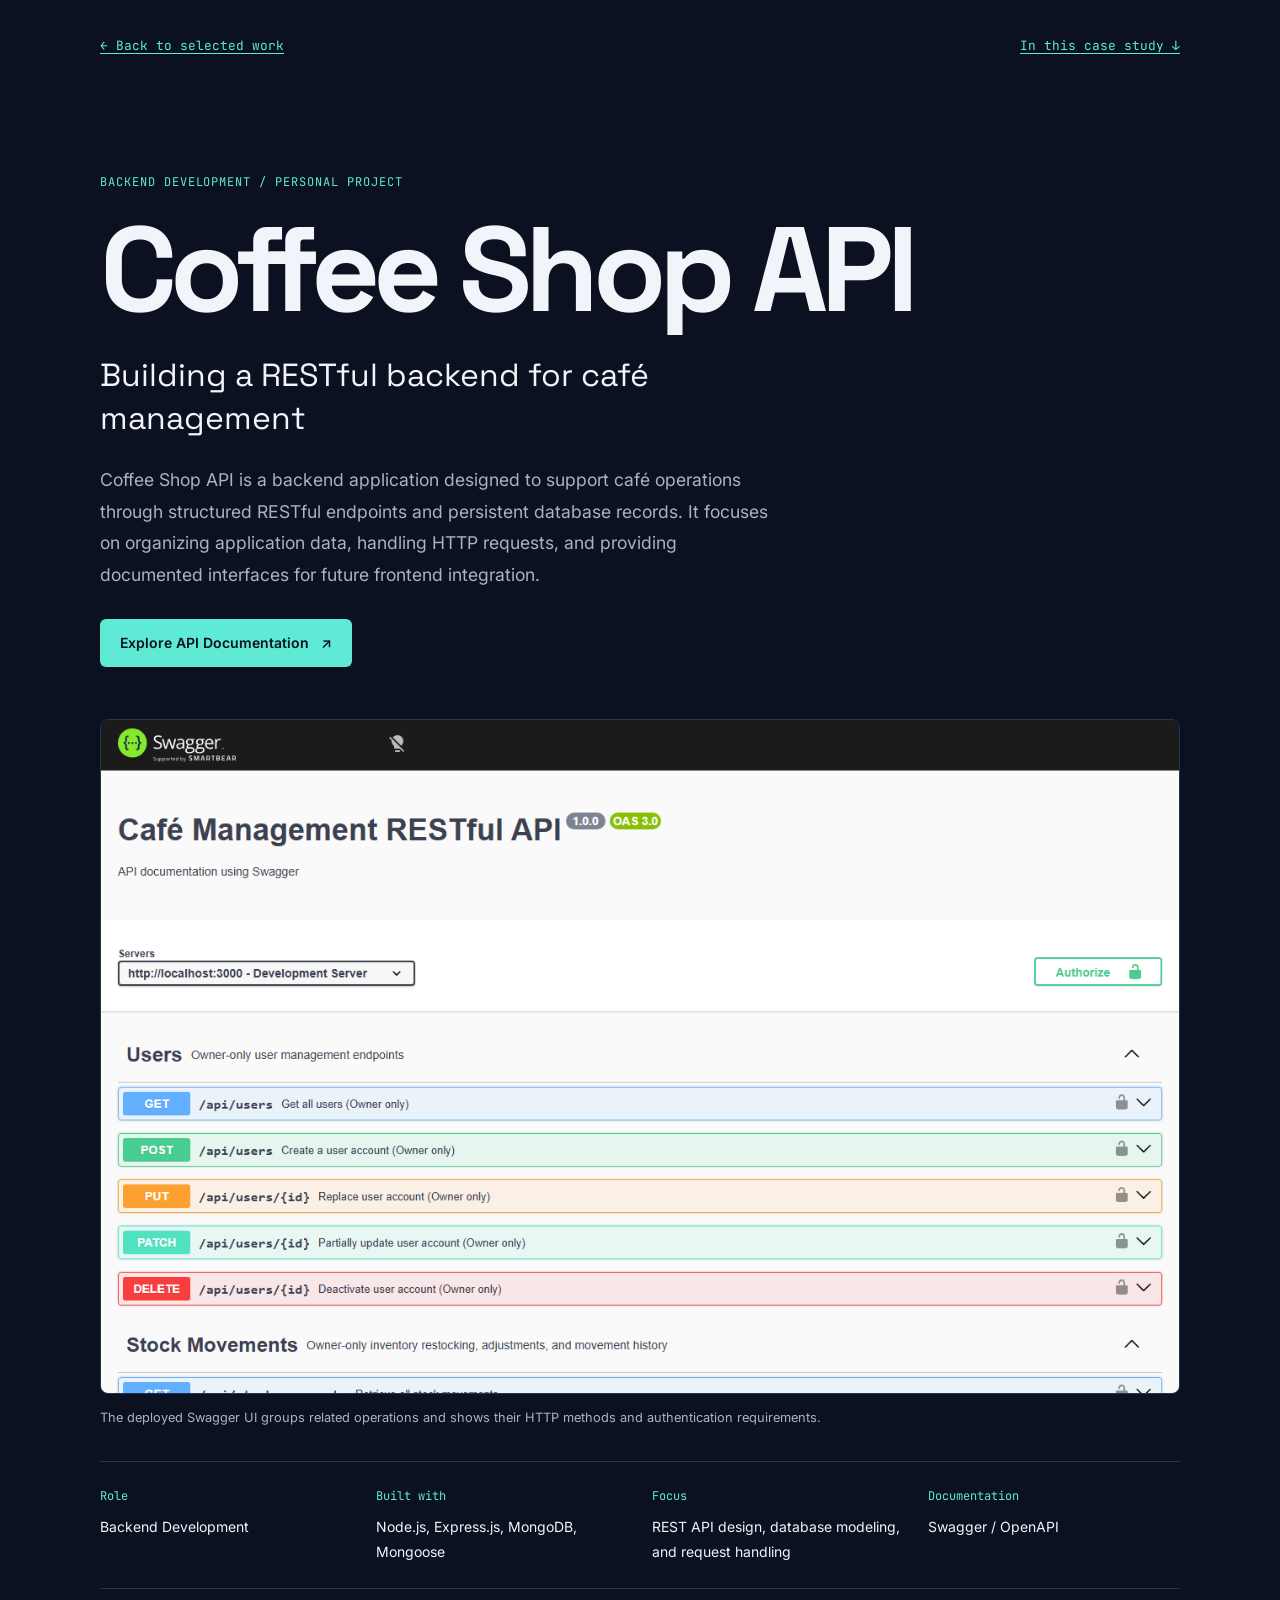
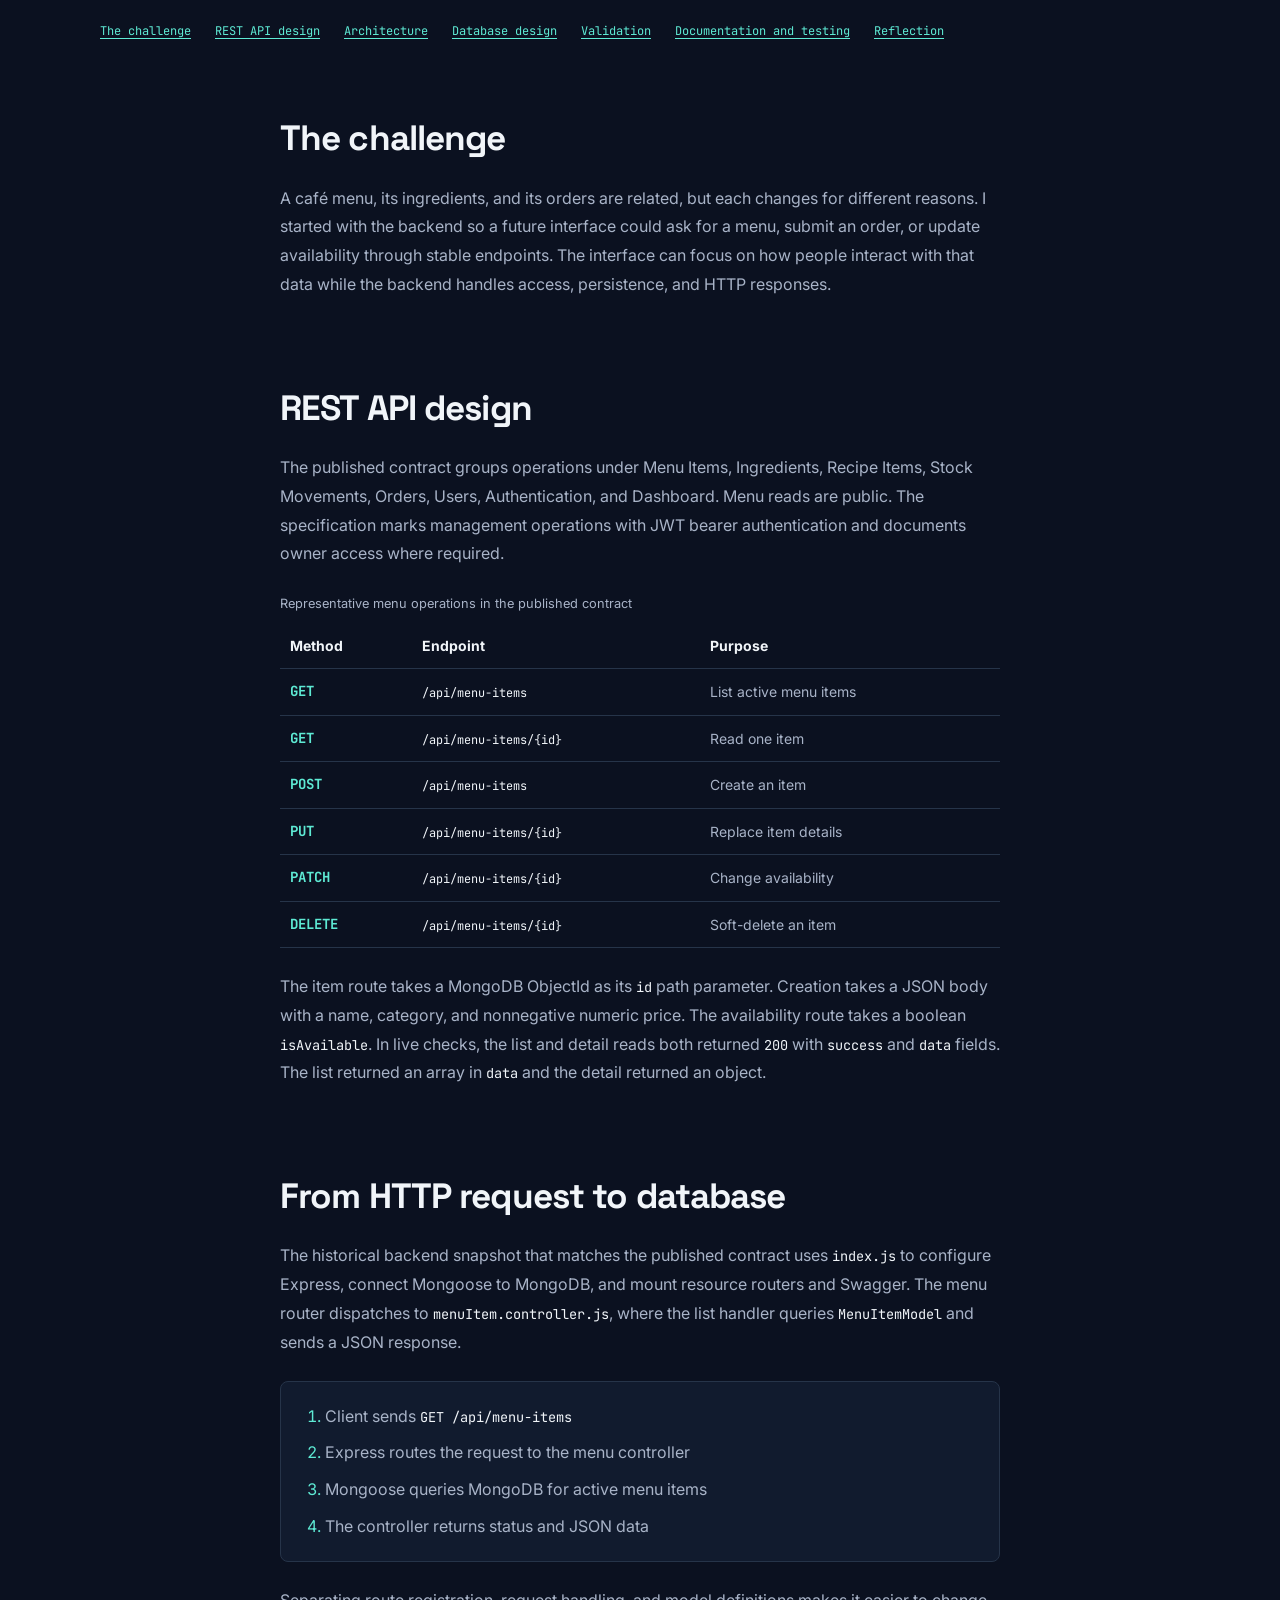
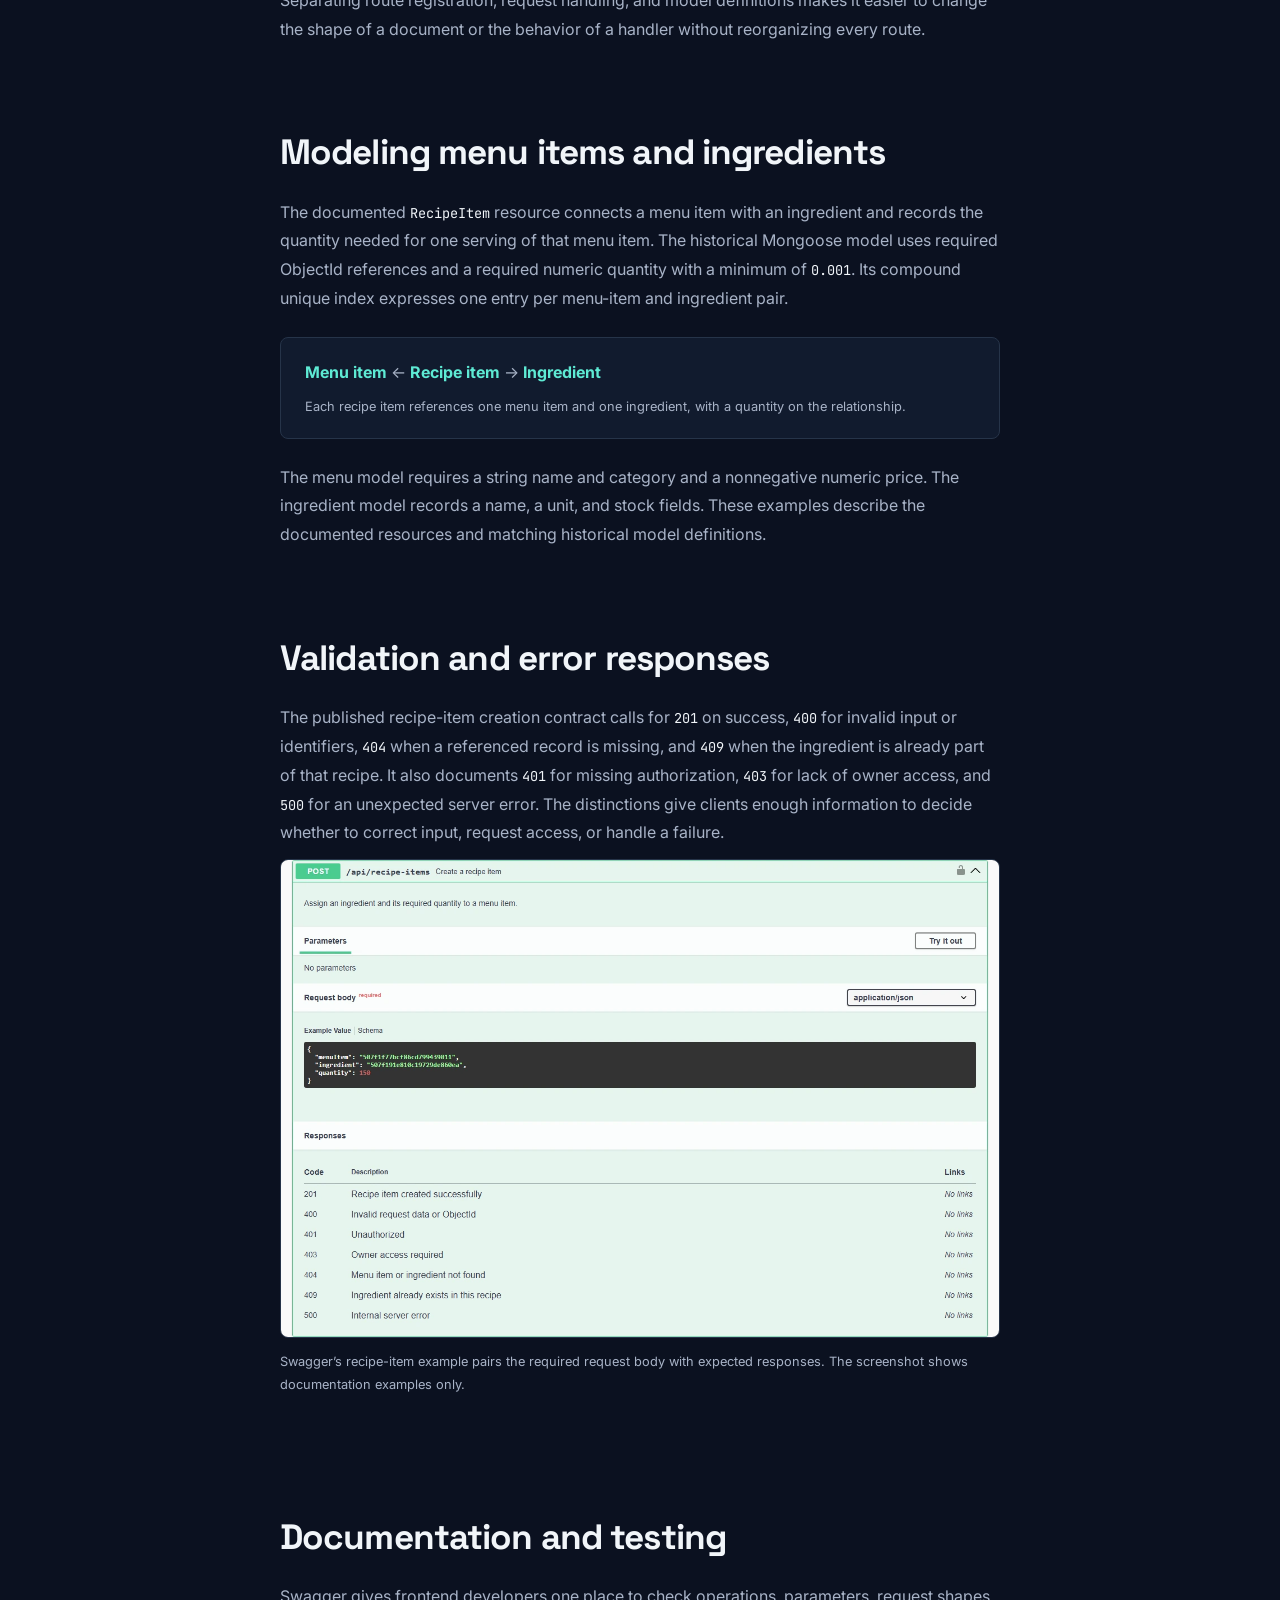
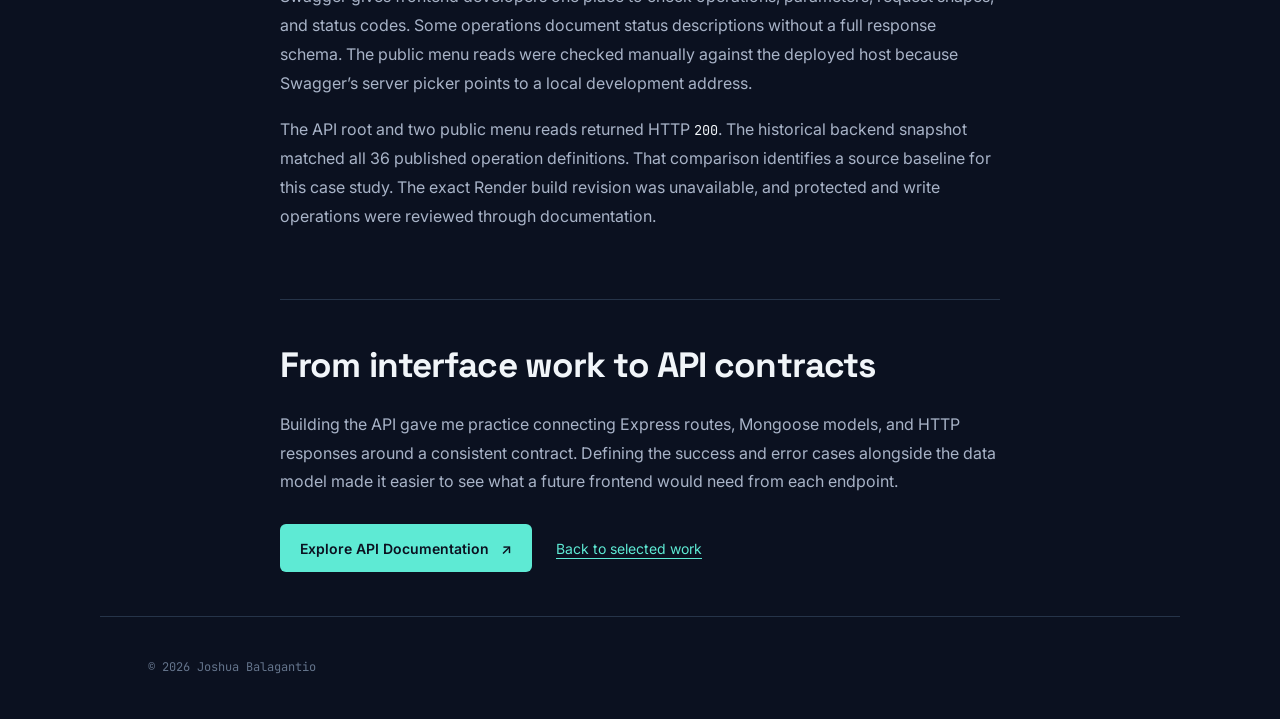
==== projects/coffee-shop-api.html @ e2fc613b "feat: add Coffee Shop API engineering case study" ====
<!DOCTYPE html>
<html lang="en">
<head>
    <meta charset="UTF-8">
    <meta name="viewport" content="width=device-width, initial-scale=1.0">
    <meta name="description" content="Joshua Balagantio’s Coffee Shop API case study on REST endpoints, MongoDB data modeling, and Swagger documentation.">
    <title>Coffee Shop API Case Study | Joshua Balagantio</title>
    <link rel="preconnect" href="https://fonts.googleapis.com">
    <link rel="preconnect" href="https://fonts.gstatic.com" crossorigin>
    <link href="https://fonts.googleapis.com/css2?family=Inter:wght@400;500;600;700&amp;family=JetBrains+Mono:wght@400;500&amp;family=Space+Grotesk:wght@400;500;600;700&amp;display=swap" rel="stylesheet">
    <link rel="stylesheet" href="../styles.css">
    <link rel="stylesheet" href="../coffee-shop-api-case-study.css">
</head>
<body class="case-study">
    <a class="cs-skip" href="#case-study">Skip to case study</a>
    <nav class="cs-nav" aria-label="Case study navigation">
        <a href="../index.html#projects">&larr; Back to selected work</a>
        <a href="#contents">In this case study &darr;</a>
    </nav>
    <main id="case-study" class="cs-main" tabindex="-1">
        <article>
            <header class="cs-hero">
                <p class="cs-eyebrow">Backend Development / Personal Project</p>
                <h1>Coffee Shop API</h1>
                <p class="cs-subtitle">Building a RESTful backend for café management</p>
                <p class="cs-intro">Coffee Shop API is a backend application designed to support café operations through structured RESTful endpoints and persistent database records. It focuses on organizing application data, handling HTTP requests, and providing documented interfaces for future frontend integration.</p>
                <div class="cs-actions">
                    <a class="cs-primary" href="https://cafe-management-api-ekeo.onrender.com/api-docs/">Explore API Documentation <span aria-hidden="true">&nearr;</span></a>
                </div>
            </header>

            <figure class="cs-figure cs-hero-figure">
                <img src="../assets/projects/Projects%20preview/coffee-shop-api-preview.png" width="1280" height="800" fetchpriority="high" alt="Swagger UI for Café Management RESTful API 1.0.0 with the Users group expanded and its five HTTP operations visible.">
                <figcaption>The deployed Swagger UI groups related operations and shows their HTTP methods and authentication requirements.</figcaption>
            </figure>

            <dl class="cs-meta">
                <div><dt>Role</dt><dd>Backend Development</dd></div>
                <div><dt>Built with</dt><dd>Node.js, Express.js, MongoDB, Mongoose</dd></div>
                <div><dt>Focus</dt><dd>REST API design, database modeling, and request handling</dd></div>
                <div><dt>Documentation</dt><dd>Swagger / OpenAPI</dd></div>
            </dl>

            <nav id="contents" class="cs-contents" aria-label="In this case study">
                <a href="#challenge">The challenge</a>
                <a href="#rest">REST API design</a>
                <a href="#architecture">Architecture</a>
                <a href="#data-model">Database design</a>
                <a href="#validation">Validation</a>
                <a href="#verification">Documentation and testing</a>
                <a href="#reflection">Reflection</a>
            </nav>

            <div class="cs-article">
                <section id="challenge">
                    <h2>The challenge</h2>
                    <p>A café menu, its ingredients, and its orders are related, but each changes for different reasons. I started with the backend so a future interface could ask for a menu, submit an order, or update availability through stable endpoints. The interface can focus on how people interact with that data while the backend handles access, persistence, and HTTP responses.</p>
                </section>

                <section id="rest">
                    <h2>REST API design</h2>
                    <p>The published contract groups operations under Menu Items, Ingredients, Recipe Items, Stock Movements, Orders, Users, Authentication, and Dashboard. Menu reads are public. The specification marks management operations with JWT bearer authentication and documents owner access where required.</p>

                    <table class="cs-endpoints">
                        <caption>Representative menu operations in the published contract</caption>
                        <thead>
                            <tr><th scope="col">Method</th><th scope="col">Endpoint</th><th scope="col">Purpose</th></tr>
                        </thead>
                        <tbody>
                            <tr><th scope="row">GET</th><td><code>/api/menu-items</code></td><td>List active menu items</td></tr>
                            <tr><th scope="row">GET</th><td><code>/api/menu-items/{id}</code></td><td>Read one item</td></tr>
                            <tr><th scope="row">POST</th><td><code>/api/menu-items</code></td><td>Create an item</td></tr>
                            <tr><th scope="row">PUT</th><td><code>/api/menu-items/{id}</code></td><td>Replace item details</td></tr>
                            <tr><th scope="row">PATCH</th><td><code>/api/menu-items/{id}</code></td><td>Change availability</td></tr>
                            <tr><th scope="row">DELETE</th><td><code>/api/menu-items/{id}</code></td><td>Soft-delete an item</td></tr>
                        </tbody>
                    </table>

                    <p>The item route takes a MongoDB ObjectId as its <code>id</code> path parameter. Creation takes a JSON body with a name, category, and nonnegative numeric price. The availability route takes a boolean <code>isAvailable</code>. In live checks, the list and detail reads both returned <code>200</code> with <code>success</code> and <code>data</code> fields. The list returned an array in <code>data</code> and the detail returned an object.</p>
                </section>

                <section id="architecture">
                    <h2>From HTTP request to database</h2>
                    <p>The historical backend snapshot that matches the published contract uses <code>index.js</code> to configure Express, connect Mongoose to MongoDB, and mount resource routers and Swagger. The menu router dispatches to <code>menuItem.controller.js</code>, where the list handler queries <code>MenuItemModel</code> and sends a JSON response.</p>

                    <ol class="cs-flow" aria-label="Public menu read in the historical backend snapshot">
                        <li>Client sends <code>GET /api/menu-items</code></li>
                        <li>Express routes the request to the menu controller</li>
                        <li>Mongoose queries MongoDB for active menu items</li>
                        <li>The controller returns status and JSON data</li>
                    </ol>

                    <p>Separating route registration, request handling, and model definitions makes it easier to change the shape of a document or the behavior of a handler without reorganizing every route.</p>
                </section>

                <section id="data-model">
                    <h2>Modeling menu items and ingredients</h2>
                    <p>The documented <code>RecipeItem</code> resource connects a menu item with an ingredient and records the quantity needed for one serving of that menu item. The historical Mongoose model uses required ObjectId references and a required numeric quantity with a minimum of <code>0.001</code>. Its compound unique index expresses one entry per menu-item and ingredient pair.</p>

                    <figure class="cs-model">
                        <p><strong>Menu item</strong> &larr; <strong>Recipe item</strong> &rarr; <strong>Ingredient</strong></p>
                        <figcaption>Each recipe item references one menu item and one ingredient, with a quantity on the relationship.</figcaption>
                    </figure>

                    <p>The menu model requires a string name and category and a nonnegative numeric price. The ingredient model records a name, a unit, and stock fields. These examples describe the documented resources and matching historical model definitions.</p>
                </section>

                <section id="validation">
                    <h2>Validation and error responses</h2>
                    <p>The published recipe-item creation contract calls for <code>201</code> on success, <code>400</code> for invalid input or identifiers, <code>404</code> when a referenced record is missing, and <code>409</code> when the ingredient is already part of that recipe. It also documents <code>401</code> for missing authorization, <code>403</code> for lack of owner access, and <code>500</code> for an unexpected server error. The distinctions give clients enough information to decide whether to correct input, request access, or handle a failure.</p>

                    <figure class="cs-figure">
                        <img src="../assets/coffee-shop-api-case-study/recipe-item-contract.webp" width="1280" height="850" loading="lazy" alt="OpenAPI documentation for POST /api/recipe-items showing the example JSON request with menu item, ingredient, and quantity, and documented responses from 201 to 500.">
                        <figcaption>Swagger’s recipe-item example pairs the required request body with expected responses. The screenshot shows documentation examples only.</figcaption>
                    </figure>
                </section>

                <section id="verification">
                    <h2>Documentation and testing</h2>
                    <p>Swagger gives frontend developers one place to check operations, parameters, request shapes, and status codes. Some operations document status descriptions without a full response schema. The public menu reads were checked manually against the deployed host because Swagger’s server picker points to a local development address.</p>
                    <p>The API root and two public menu reads returned HTTP <code>200</code>. The historical backend snapshot matched all 36 published operation definitions. That comparison identifies a source baseline for this case study. The exact Render build revision was unavailable, and protected and write operations were reviewed through documentation.</p>
                </section>

                <section id="reflection" class="cs-explore">
                    <h2>From interface work to API contracts</h2>
                    <p>Building the API gave me practice connecting Express routes, Mongoose models, and HTTP responses around a consistent contract. Defining the success and error cases alongside the data model made it easier to see what a future frontend would need from each endpoint.</p>
                    <div class="cs-actions">
                        <a class="cs-primary" href="https://cafe-management-api-ekeo.onrender.com/api-docs/">Explore API Documentation <span aria-hidden="true">&nearr;</span></a>
                        <a href="../index.html#projects">Back to selected work</a>
                    </div>
                </section>
            </div>
        </article>
    </main>
    <footer class="cs-footer"><p>&copy; 2026 Joshua Balagantio</p></footer>
</body>
</html>
---- styles.css ----
:root {
    /* Backgrounds */
    --color-bg: #0b1120;
    --color-bg-secondary: #111b2e;
    --color-card: #141f33;
    --color-card-hover: #1a2940;

    /* Typography */
    --color-heading: #f1f5f9;
    --color-text: #a8b3c7;
    --color-text-muted: #64748b;

    /* Accent */
    --color-accent: #5eead4;
    --color-accent-soft: #163c3b;

    /* UI */
    --color-border: #263449;

    /* Whites */
    --color-white: #f1f3f5;
    --color-white-muted: #d9dee5;

    /* Typography */
    --font-body: "Inter", sans-serif;
    --font-heading: "Space Grotesk", sans-serif;
    --font-mono: "JetBrains Mono", monospace;
}

/* Global Resets */
* {
    margin: 0;
    padding: 0;
    box-sizing: border-box;
}

body {
    min-height: 100vh;

    background-color: var(--color-bg);
    color: var(--color-text);

    font-family: var(--font-body);
    font-size: 1rem;
    line-height: 1.6;
}


html {
    scroll-behavior: smooth;
}

section {
    scroll-margin-top: 80px;
}

/* Typography */
h1,
h2,
h3 {
    color: var(--color-heading);
    font-family: var(--font-heading);
    line-height: 1.2;
}

p, span {
    color: var(--color-text);
}

nav {
    font-family: var(--font-mono);
}

button,
input,
textarea,
span {
    font-family: inherit
}


/* NAVIGATION STYLES */
.navbar {
    position: sticky;
    top: 10px;
    z-index: 100;

    width: 100%;
    margin-top: 10px;

    display: flex;
    justify-content: center;
}

.nav-links {
    padding: 8px;

    display: flex;
    align-items: center;
    gap: 30px;

    background-color: rgba(17, 27, 46, 0.72);
    border: 1px solid rgba(168, 179, 199, 0.14);
    border-radius: 14px;

    backdrop-filter: blur(14px);
    -webkit-backdrop-filter: blur(14px);

    box-shadow: 0 8px 30px rgba(0, 0, 0, 0.18);

}

.nav-links a {
    width: 30px;
    height: 30px;

    display: flex;
    align-items: center;
    justify-content: center;

    color: var(--color-text-muted);
    text-decoration: none;

    border-radius: 9px;

    transition:
        color 0.2s ease,
        background-color 0.2s ease,
        transform 0.2s ease;
}

.nav-links svg {
    width: 18px;
    height: 18px;

    fill: currentColor;
}

.nav-links a:hover {
    color: var(--color-heading);
    background-color: rgba(241, 245, 249, 0.06);

    transform: translateY(-1px);
}

/* Main */
.main-content {
    width: 100%;
    padding: 0 20px;
}


/* HERO */
.hero-section {
    padding-top: 5px;
    padding-bottom: 48px;
}

.hero-content {
    display: flex;
    flex-direction: column;
    align-items: flex-start;
}


/* Portrait card */
.hero-photo-container {
    width: min(100%, 225px);
    aspect-ratio: 4 / 3;
    max-height: 300px;

    margin-bottom: 32px;

    overflow: hidden;
}


.hero-photo {
    width: 100%;
    height: 100%;

    object-fit: cover;
    object-position: center;

    background-color: transparent;
}

#hero-name {
    margin-bottom: 12px;

    color: var(--color-heading);
    font-family: var(--font-heading);
    font-size: 1.25rem;
    font-weight: 600;

}

#hero-text {
    max-width: 426px;
    margin-bottom: 16px;
}

/* HERO ACTIONS */
.hero-actions {
    display: flex;
    flex-wrap: wrap;
    gap: 20px;
}

.hero-actions a {
    width: 22px;
    height: 22px;

    display: flex;
    align-items: center;
    justify-content: center;

    text-decoration: none;

    transition: transform 0.2s ease;
}

.hero-actions .social-icon {
    width: 30px;
    height: 30px;

    display: block;
    object-fit: contain;
}

.hero-actions svg {
    width: 22px;
    height: 22px;

    display: block;

    fill: var(--color-text-muted);
    transition: fill 0.2s ease;
}

.hero-actions a:hover svg {
    fill: var(--color-accent);
}

/* HERO SECTION */

.intro-section h1 {
    max-width: 340px;
    margin-bottom: 12px;

    font-size: clamp(2.5rem, 11vw, 3.5rem);
    font-weight: 600;
    line-height: 0.95;
    letter-spacing: -0.04em;
}

.intro-section p {
    max-width: 420px;

    color: var(--color-text);
    font-size: 1rem;
    line-height: 1.6;
}

.intro-section {
    padding-bottom: 32px;
}

/* SELECTED WORK */

.projects-section {
    padding-top: 24px;
    padding-bottom: 80px;
}

.section-heading {
    margin-bottom: 24px;
}

.section-heading h2 {
    font-size: 1.75rem;
    font-weight: 600;
}

/* FLAGSHIP PROJECT */
.project-featured {
    margin-bottom: 56px;
}

/* Base image behaviour */
.project-preview {
    width: 100%;
    overflow: hidden;

    background-color: var(--color-bg-secondary);
}

.project-preview img {
    width: 100%;
    height: 100%;

    display: block;

    object-fit: cover;
    object-position: top center;

    transition: transform 0.4s ease;
}


/* PIT STOP */
.project-preview-featured {
    aspect-ratio: 16 / 11;
    margin-bottom: 24px;
}


/* Supporting projects */
.project-card .project-preview {
    aspect-ratio: 16 / 9;
    margin-bottom: 20px;
}
/* PROJECT INFORMATION */
.project-content {
    display: flex;
    flex-direction: column;
    align-items: flex-start;
}

.project-meta {
    width: 100%;
    margin-bottom: 10px;

    display: flex;
    justify-content: space-between;
    gap: 16px;
}

.project-meta span {
    color: var(--color-text-muted);
    font-family: var(--font-mono);
    font-size: 0.75rem;
    text-transform: uppercase;
}

.project-content h3 {
    margin-bottom: 12px;

    font-size: 1.5rem;
    font-weight: 600;
}

.project-featured .project-content h3 {
    font-size: 2rem;
}

.project-description {
    max-width: 520px;
    margin-bottom: 16px;
}

.project-tech {
    margin-bottom: 20px;

    color: var(--color-text-muted);
    font-family: var(--font-mono);
    font-size: 0.8rem;
}

/* PROJECT LINKS */
.project-actions {
    display: flex;
    flex-wrap: wrap;
    align-items: center;
    gap: 16px;
}


.project-actions a {
    color: var(--color-heading);
    font-family: var(--font-mono);
    font-size: 0.8rem;
    text-decoration: none;

    transition: 
    color 0.2s ease,
    transform 0.2s ease;

}

.project-actions a:hover {
    color: var(--color-accent);
    transform: translateY(-2px);
}

.project-featured .project-actions a:first-child {
    padding: 10px 14px;

    color: var(--color-bg);
    background-color: var(--color-accent);

    border-radius: 4px;
}

.project-card + .project-card {
    margin-top: 48px;
}

/* Adding motion to project cards on hover */

.project-preview:hover img {
    transform: scale(1.025);
}


/* SERVICES */
.services-section {
    padding: 72px 0;

    border-top: 1px solid var(--color-border);
}

.services-section .section-heading p {
    max-width: 480px;
    margin-top: 12px;
}

.services-list {
    list-style: none;

    border-top: 1px solid var(--color-border);
}

.services-list li {
    padding: 18px 0;

    border-bottom: 1px solid var(--color-border);
}

.services-list span {
    color: var(--color-heading);
    font-family: var(--font-heading);
    font-size: 1.1rem;
    font-weight: 500;
}


/* ABOUT + EXPERIENCE */
.about-section {
    padding: 72px 0;

    border-top: 1px solid var(--color-border);
}

#about-text {
    max-width: 620px;
}

#about-text p {
    margin-bottom: 20px;
}

#about-text p:last-child {
    margin-bottom: 0;
}

.experience {
    margin-top: 48px;
}

.experience > h3 {
    margin-bottom: 20px;

    font-size: 1.25rem;
}

.experience-item {
    padding-top: 20px;

    border-top: 1px solid var(--color-border);
}

.experience-heading {
    margin-bottom: 16px;

    display: flex;
    flex-direction: column;
    gap: 4px;
}

.experience-heading span:first-child {
    color: var(--color-heading);
    font-family: var(--font-heading);
    font-weight: 500;
}

.experience-heading span:last-child {
    color: var(--color-text-muted);
    font-family: var(--font-mono);
    font-size: 0.75rem;
}

.experience-item p {
    max-width: 620px;
}


/* TOOLS */
.tools-section {
    padding: 72px 0;

    border-top: 1px solid var(--color-border);
}

.tools-list {
    display: flex;
    flex-wrap: wrap;
    gap: 10px;

    list-style: none;
}

.tools-list li {
    padding: 8px 12px;

    color: var(--color-text);
    background-color: var(--color-bg-secondary);

    border: 1px solid var(--color-border);
    border-radius: 4px;

    font-family: var(--font-mono);
    font-size: 0.8rem;
}

.tools-group {
    display: flex;
    flex-direction: column;
    gap: 32px;
}

.tools-category {
    display: flex;
    flex-direction: column;
    gap: 12px;
}

.tools-category h3 {
    color: var(--color-heading);
    font-family: var(--font-heading);
    font-size: 1rem;
    font-weight: 600;
}


/* CONTACT */
.contact-section {
    padding: 88px 0;
}

.contact-content {
    max-width: 620px;
}

.contact-label {
    display: block;

    margin-bottom: 12px;

    color: var(--color-accent);
    font-family: var(--font-mono);
    font-size: 0.8rem;
}

.contact-content h2 {
    max-width: 520px;
    margin-bottom: 16px;

    font-size: clamp(2rem, 9vw, 3rem);
    line-height: 1;
    letter-spacing: -0.03em;
}

.contact-content p {
    max-width: 480px;
    margin-bottom: 24px;
}

.contact-links {
    display: flex;
    flex-wrap: wrap;
    align-items: center;
    gap: 16px;
}

.contact-links a {
    min-height: 40px;
    padding: 0 14px;

    display: inline-flex;
    align-items: center;
    justify-content: center;

    color: var(--color-heading);
    font-family: var(--font-mono);
    font-size: 0.875rem;
    text-decoration: none;

    border-radius: 4px;

    transition:
        color 0.2s ease,
        background-color 0.2s ease,
        transform 0.2s ease;
}

.contact-links a:first-child {
    color: var(--color-bg);
    background-color: var(--color-accent);
}

.contact-links a:hover {
    color: var(--color-accent);
    transform: translateY(-2px);
}

.contact-links a:first-child:hover {
    color: var(--color-bg);
}

/* FOOTER */
footer {
    padding: 24px 20px;

    border-top: 1px solid var(--color-border);
}

footer p {
    color: var(--color-text-muted);
    font-family: var(--font-mono);
    font-size: 0.75rem;
}


/* ========================================
   DESKTOP
======================================== */

@media (min-width: 1024px) {

    /* =====================================
       PAGE LAYOUT
    ===================================== */

    .main-content {
        max-width: 1280px;
        margin: 0 auto;
        padding: 0 48px;

        display: grid;
        grid-template-columns: 280px minmax(0, 1fr);
        column-gap: 96px;
        align-items: start;
    }

    .page-content {
        min-width: 0;
    }


    /* =====================================
       NAVIGATION
    ===================================== */

    .nav-links {
        padding: 9px 20px;
        gap: 44px;
    }

    .nav-links a {
        width: 32px;
        height: 32px;
    }

    .nav-links svg {
        width: 19px;
        height: 19px;
    }


    /* =====================================
       STICKY HERO
    ===================================== */

    header {
        position: sticky;
        top: 100px;
    }

    .hero-section {
        padding-top: 40px;
        padding-bottom: 64px;
    }

    .hero-photo-container {
        width: 280px;
        aspect-ratio: 4/5;
        max-height: none;
        margin-bottom: 28px;

        border-radius: 4px;
    }

    .hero-photo{
        object-position: center top;
    }

    #hero-name {
        font-size: 1.25rem;
    }

    #hero-text {
        max-width: 270px;
    }


    /* =====================================
       INTRO
    ===================================== */

    .intro-section {
        padding-top: 96px;
        padding-bottom: 96px;
    }

    .intro-section h1 {
        max-width: 760px;
        margin-bottom: 36px;

        font-size: clamp(4.5rem, 6.5vw, 6.5rem);
        line-height: 0.88;
        letter-spacing: -0.055em;
    }

    .intro-section p {
        max-width: 560px;

        font-size: 1.1rem;
        line-height: 1.7;
    }


    /* =====================================
       SHARED SECTION RHYTHM
    ===================================== */

    .projects-section,
    .services-section,
    .about-section,
    .tools-section {
        padding-top: 88px;
        padding-bottom: 88px;
    }

    .section-heading {
        margin-bottom: 40px;
    }

    .section-heading h2 {
        font-size: 2rem;
    }


    /* =====================================
       SELECTED WORK
    ===================================== */

    .projects-section {
        border-top: 1px solid var(--color-border);
    }


    /* FEATURED — PIT STOP */

    .project-featured {
        margin-bottom: 72px;

        display: grid;
        grid-template-columns: minmax(0, 1.55fr) minmax(260px, 0.75fr);
        gap: 40px;
        align-items: start;
    }

    .project-preview-featured {
        margin-bottom: 0;
        aspect-ratio: 16 / 10;
    }

    .project-featured .project-content {
        padding-top: 4px;
    }

    .project-featured .project-content h3 {
        margin-bottom: 16px;

        font-size: 2.25rem;
    }

    .project-featured .project-description {
        margin-bottom: 20px;
    }

    .project-featured .project-tech {
        margin-bottom: 24px;
    }


    /* SUPPORTING PROJECTS */

    .supporting-projects {
        display: grid;
        grid-template-columns: repeat(2, minmax(0, 1fr));
        gap: 32px;
    }

    .project-card + .project-card {
        margin-top: 0;
    }

    .project-card .project-preview {
        margin-bottom: 24px;
        aspect-ratio: 16 / 10;
    }

    .project-card .project-content h3 {
        font-size: 1.4rem;
    }

    .project-card .project-description {
        max-width: 100%;
    }


    /* =====================================
       SERVICES
    ===================================== */

    .services-section {
        display: grid;
        grid-template-columns: minmax(220px, 0.75fr) minmax(0, 1.25fr);
        column-gap: 64px;

        border-top: 1px solid var(--color-border);
    }

    .services-section .section-heading {
        margin-bottom: 0;
    }

    .services-section .section-heading p {
        max-width: 320px;
        margin-top: 16px;
    }

    .services-list li {
        padding: 20px 0;
    }

    .services-list span {
        font-size: 1.15rem;
    }


    /* =====================================
       ABOUT + EXPERIENCE
    ===================================== */

    .about-section {
        display: grid;
        grid-template-columns: minmax(180px, 0.55fr) minmax(0, 1.45fr);
        column-gap: 64px;

        border-top: 1px solid var(--color-border);
    }

    .about-section .section-heading {
        margin-bottom: 0;
    }

    #about-text {
        max-width: 640px;
    }

    #about-text p {
        margin-bottom: 24px;
    }

    .experience {
        grid-column: 2;
        margin-top: 56px;
    }

    .experience-heading {
        flex-direction: row;
        justify-content: space-between;
        align-items: baseline;

        gap: 24px;
    }

    .experience-item p {
        max-width: 640px;
    }


    /* =====================================
       TOOLS & TECHNOLOGIES
    ===================================== */

    .tools-section {
        display: grid;
        grid-template-columns: minmax(220px, 0.75fr) minmax(0, 1.25fr);
        column-gap: 64px;

        border-top: 1px solid var(--color-border);
    }

    .tools-section .section-heading {
        margin-bottom: 0;
    }

    .tools-section .section-heading p {
        max-width: 320px;
        margin-top: 16px;
    }

    .tools-group {
        gap: 36px;
    }

    .tools-category {
        gap: 14px;
    }


    /* =====================================
       CONTACT
    ===================================== */

    .contact-section {
        padding-top: 120px;
        padding-bottom: 120px;

        border-top: 1px solid var(--color-border);
    }

    .contact-content {
        max-width: 720px;
    }

    .contact-content h2 {
        max-width: 680px;
        margin-bottom: 24px;

        font-size: clamp(3rem, 5vw, 4.5rem);
        line-height: 0.95;
    }

    .contact-content p {
        max-width: 520px;
        margin-bottom: 32px;

        font-size: 1.05rem;
    }


    /* =====================================
       FOOTER
    ===================================== */

    footer {
        padding: 28px 48px;
    }

    footer p {
        max-width: 1280px;
        margin: 0 auto;
    }
}
---- coffee-shop-api-case-study.css ----
/* ========================================
   CASE STUDY — BASE STYLES
======================================== */

.case-study {
    line-height: 1.8;
}

.case-study a {
    color: var(--color-accent);
    text-underline-offset: .25em;
}

.case-study a:hover {
    color: var(--color-heading);
}

.case-study :focus-visible {
    outline: 2px solid var(--color-accent);
    outline-offset: 5px;
}


/* ========================================
   PAGE LAYOUT
======================================== */

.cs-nav,
.cs-main,
.cs-footer {
    width: min(100% - 40px, 1080px);
    margin-inline: auto;
}


/* ========================================
   NAVIGATION
======================================== */

.cs-nav {
    display: flex;
    justify-content: space-between;
    flex-wrap: wrap;
    gap: 12px 24px;
    padding-block: 24px;
    font-size: .8rem;
}

.cs-nav a {
    display: inline-flex;
    align-items: center;
    min-height: 44px;
}

.cs-skip {
    position: absolute;
    left: 20px;
    top: -100px;
    padding: 12px;
    background: var(--color-bg-secondary);
    z-index: 10;
}

.cs-skip:focus {
    top: 12px;
}


/* ========================================
   HERO SECTION
======================================== */

/* Keep the hero in normal document flow. */

.case-study .cs-hero {
    position: static;
    inset: auto;
    transform: none;
    max-width: 850px;
    padding-block: clamp(32px, 7vw, 80px) 40px;
}

.cs-eyebrow {
    color: var(--color-accent);
    font-family: var(--font-mono);
    font-size: .75rem;
    letter-spacing: .08em;
    text-transform: uppercase;
    margin-bottom: 16px;
}

.cs-hero h1 {
    font-size: clamp(3.5rem, 10vw, 7.5rem);
    letter-spacing: -.055em;
    line-height: 1;
    margin-bottom: 24px;
}

.cs-subtitle {
    font-family: var(--font-heading);
    font-size: clamp(1.4rem, 3vw, 2rem);
    color: var(--color-heading);
    line-height: 1.35;
    max-width: 700px;
}

.cs-intro {
    max-width: 680px;
    margin-top: 24px;
    font-size: 1.1rem;
}


/* ========================================
   HERO ACTIONS
======================================== */

.cs-actions {
    display: flex;
    flex-wrap: wrap;
    align-items: center;
    gap: 12px 24px;
    margin-top: 28px;
}

.cs-actions a {
    display: inline-flex;
    align-items: center;
    justify-content: center;
    gap: 12px;
    min-height: 48px;
    font-size: .875rem;
}

.case-study .cs-primary {
    background: var(--color-accent);
    color: var(--color-bg);
    padding: 10px 20px;
    border-radius: 6px;
    text-decoration: none;
    font-weight: 600;
}

.case-study .cs-primary:hover {
    background: var(--color-heading);
}

.case-study .cs-primary span {
    color: inherit;
}


/* ========================================
   FIGURES AND SCREENSHOTS
======================================== */

.cs-figure {
    width: 100%;
    margin-block: 12px 32px;
}

.cs-figure img {
    display: block;
    width: 100%;
    max-width: 100%;
    height: auto;
    border: 1px solid var(--color-border);
    border-radius: 8px;
}

.cs-figure figcaption {
    max-width: 760px;
    margin-top: 12px;
    font-size: .8rem;
}


/* ========================================
   HERO SCREENSHOT
======================================== */

.case-study .cs-hero-figure {
    position: static;
    transform: none;
    width: 100%;
    max-width: 1080px;
    margin-block: 12px 32px;
}

.case-study .cs-hero-figure img {
    display: block;
    width: 100%;
    height: auto;
}


/* ========================================
   PROJECT METADATA
======================================== */

.cs-meta {
    display: grid;
    grid-template-columns: repeat(4, minmax(0, 1fr));
    gap: 24px;
    border-block: 1px solid var(--color-border);
    padding-block: 24px;
}

.cs-meta dt {
    font-family: var(--font-mono);
    color: var(--color-accent);
    font-size: .75rem;
    margin-bottom: 6px;
}

.cs-meta dd {
    font-size: .875rem;
    color: var(--color-heading);
}


/* ========================================
   TABLE OF CONTENTS
======================================== */

.cs-contents {
    display: flex;
    flex-wrap: wrap;
    gap: 8px 24px;
    padding-block: 24px;
    font-size: .75rem;
}

.cs-contents a {
    display: inline-flex;
    align-items: center;
    min-height: 36px;
}


/* ========================================
   ARTICLE CONTENT
======================================== */

.cs-article {
    max-width: 720px;
    margin-inline: auto;
}

.cs-article section {
    padding-block: 44px;
}

.cs-article h2 {
    font-size: clamp(1.65rem, 4vw, 2.2rem);
    letter-spacing: -.025em;
    margin-bottom: 24px;
}

.cs-article h3 {
    font-size: 1.2rem;
    margin-block: 32px 14px;
}

.cs-article p + p {
    margin-top: 18px;
}

.cs-article code {
    font-family: var(--font-mono);
    font-size: .85em;
    color: var(--color-heading);
    overflow-wrap: anywhere;
}


/* ========================================
   FOOTER
======================================== */

.case-study .cs-footer {
    padding-block: 40px;
    text-align: left;
    font-size: .8rem;
}


/* ========================================
   RESPONSIVE — TABLET
======================================== */

@media (max-width: 760px) {

    .cs-meta {
        grid-template-columns: repeat(2, minmax(0, 1fr));
    }

    .cs-article section {
        padding-block: 32px;
    }

}


/* ========================================
   RESPONSIVE — MOBILE
======================================== */

@media (max-width: 420px) {

    .cs-nav,
    .cs-main,
    .cs-footer {
        width: calc(100% - 32px);
    }

    .cs-meta {
        grid-template-columns: 1fr;
        gap: 16px;
    }

    .case-study .cs-hero {
        padding-top: 28px;
    }

}


/* ========================================
   ACCESSIBILITY — REDUCED MOTION
======================================== */

@media (prefers-reduced-motion: reduce) {

    html:has(.case-study) {
        scroll-behavior: auto;
    }

}

/* ========================================
   COFFEE SHOP API TABLE AND DIAGRAMS
======================================== */

.cs-endpoints {
    width: 100%;
    margin-block: 24px;
    border-collapse: collapse;
    text-align: left;
    font-size: .875rem;
}

.cs-endpoints caption,
.cs-model figcaption {
    margin-bottom: 8px;
    text-align: left;
    font-size: .8rem;
}

.cs-endpoints th,
.cs-endpoints td {
    padding: 10px;
    border-bottom: 1px solid var(--color-border);
    vertical-align: top;
    overflow-wrap: anywhere;
}

.cs-endpoints th {
    color: var(--color-heading);
    white-space: nowrap;
}

.cs-endpoints tbody th {
    font-family: var(--font-mono);
    color: var(--color-accent);
}

.cs-flow,
.cs-model {
    margin-block: 24px;
    padding: 20px 24px;
    border: 1px solid var(--color-border);
    border-radius: 8px;
    background: var(--color-bg-secondary);
}

.cs-flow {
    padding-inline-start: 44px;
}

.cs-flow li + li {
    margin-top: 8px;
}

.cs-flow li::marker,
.cs-model strong {
    color: var(--color-accent);
}

.cs-model figcaption {
    margin-block: 8px 0;
}

.cs-explore {
    border-top: 1px solid var(--color-border);
    margin-top: 24px;
}

@media (max-width: 420px) {

    .cs-hero h1 {
        font-size: clamp(2.65rem, 11vw, 3.5rem);
    }

    .cs-endpoints th,
    .cs-endpoints td {
        padding-inline: 5px;
    }

}
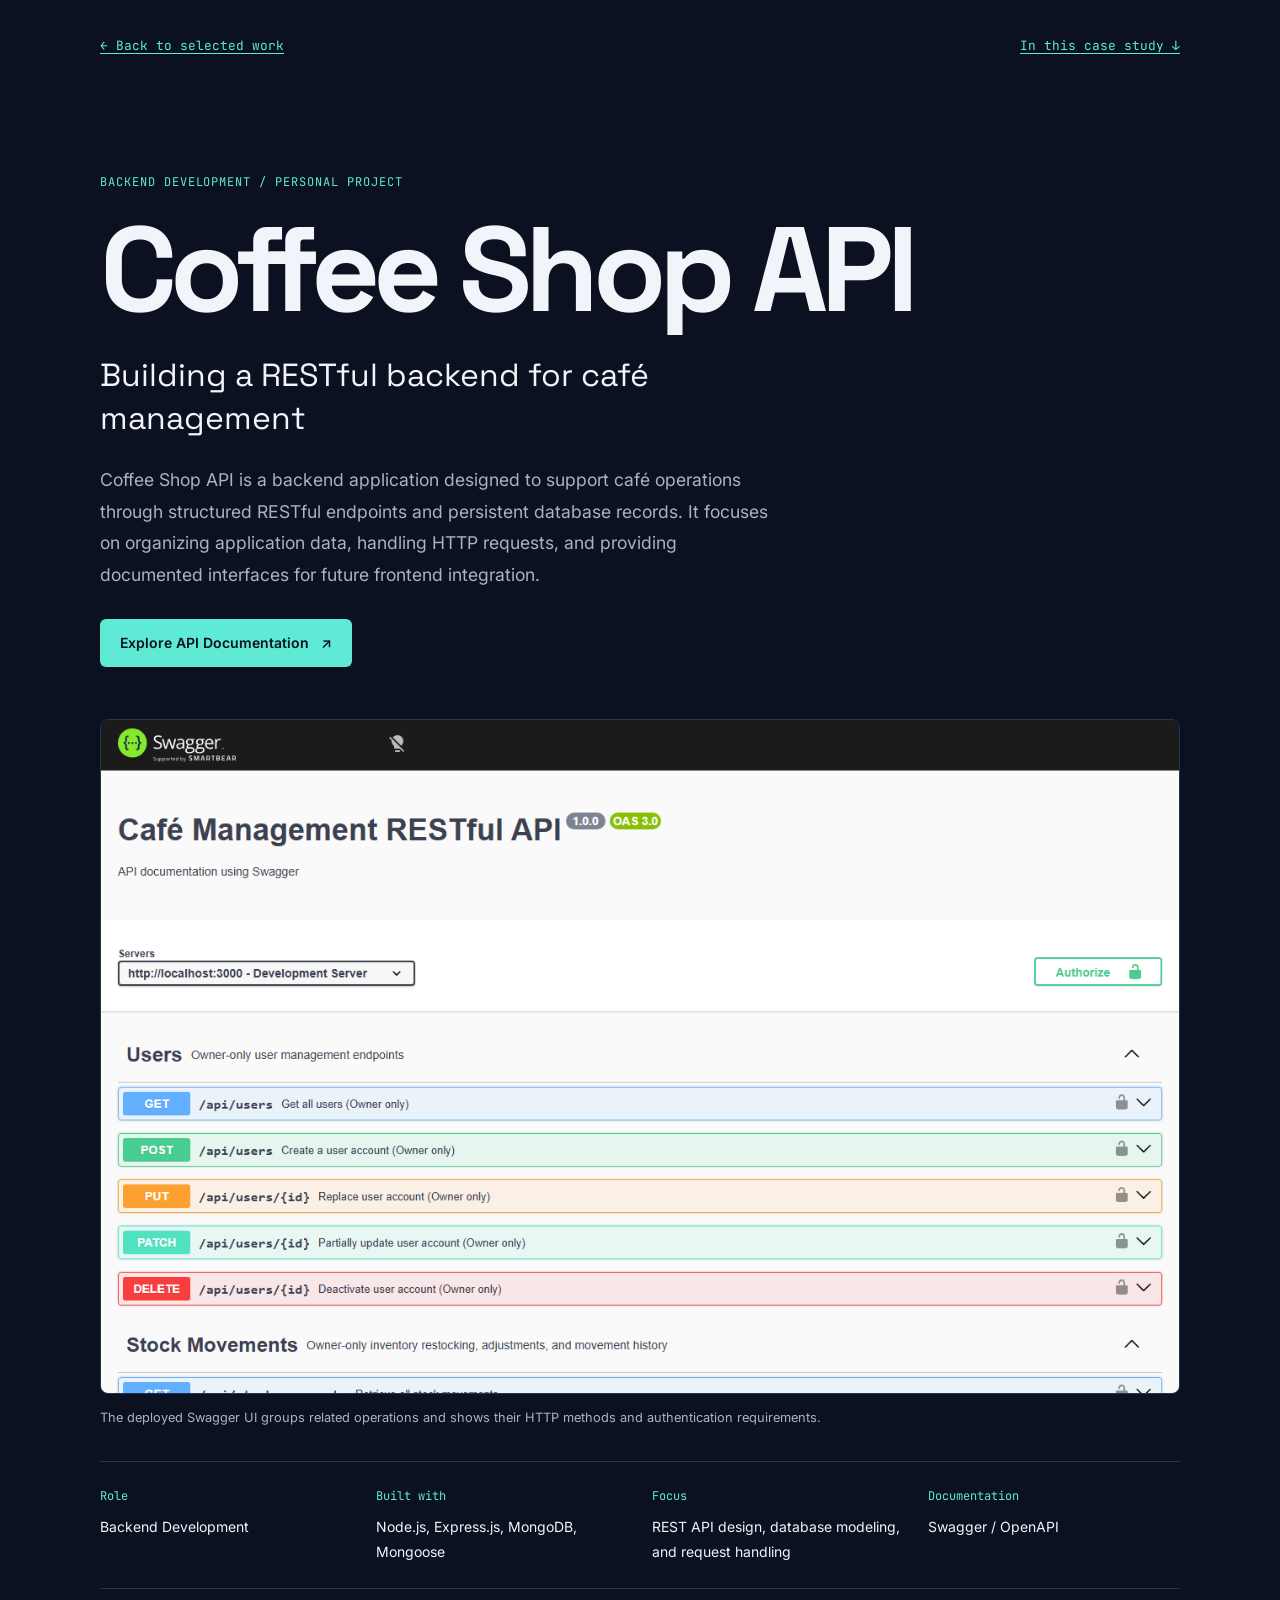
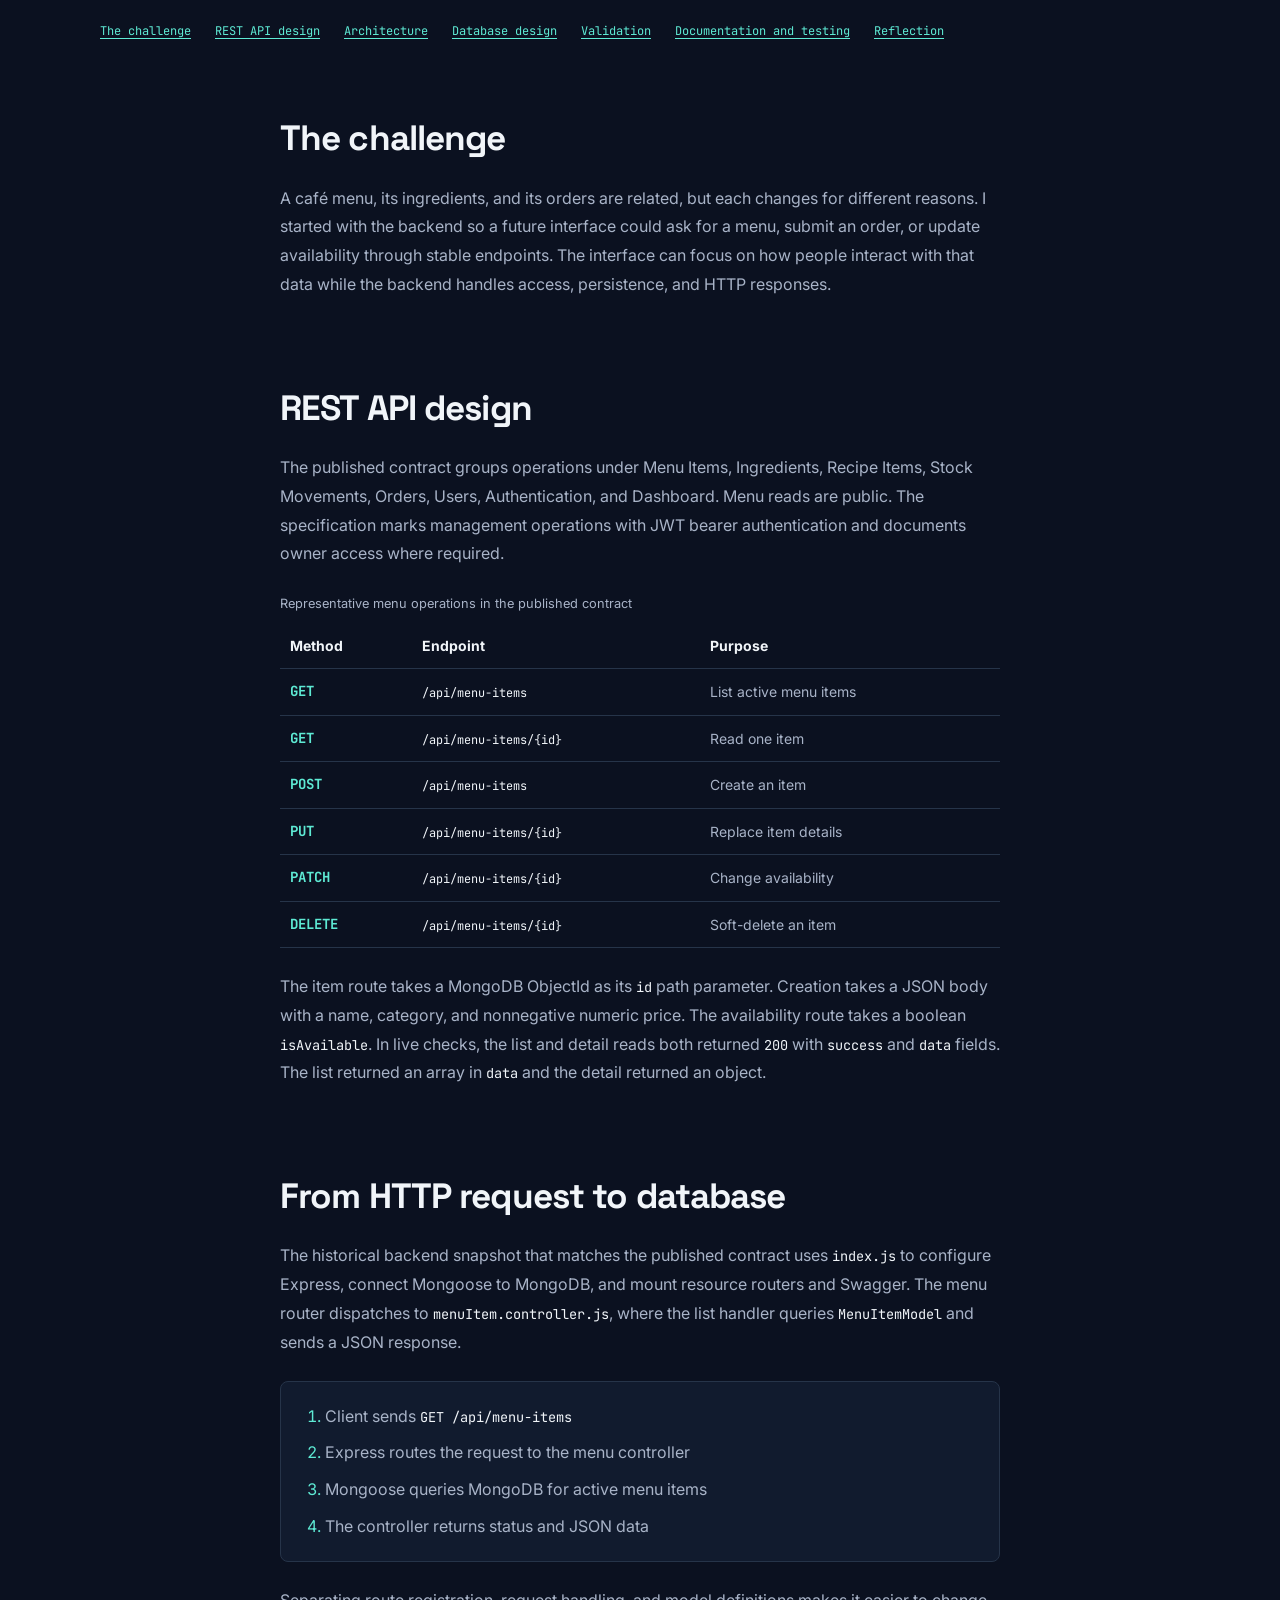
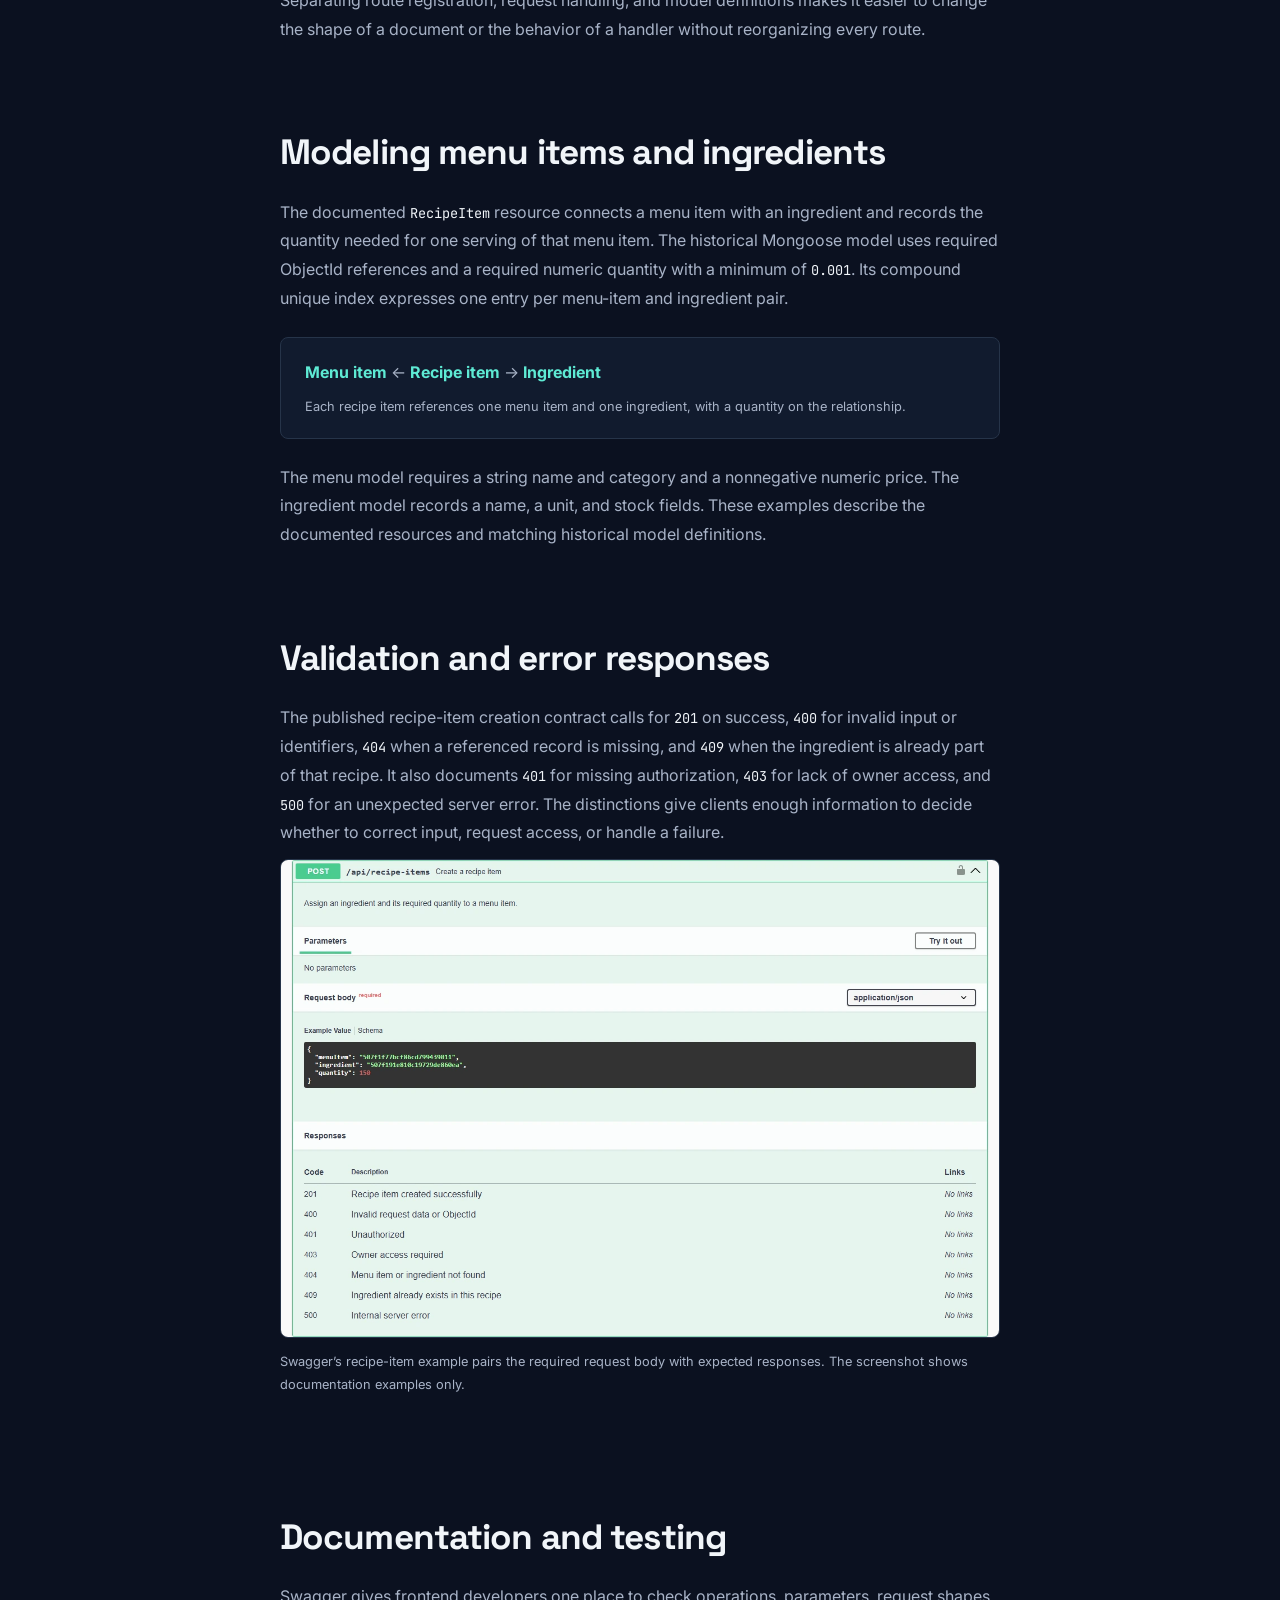
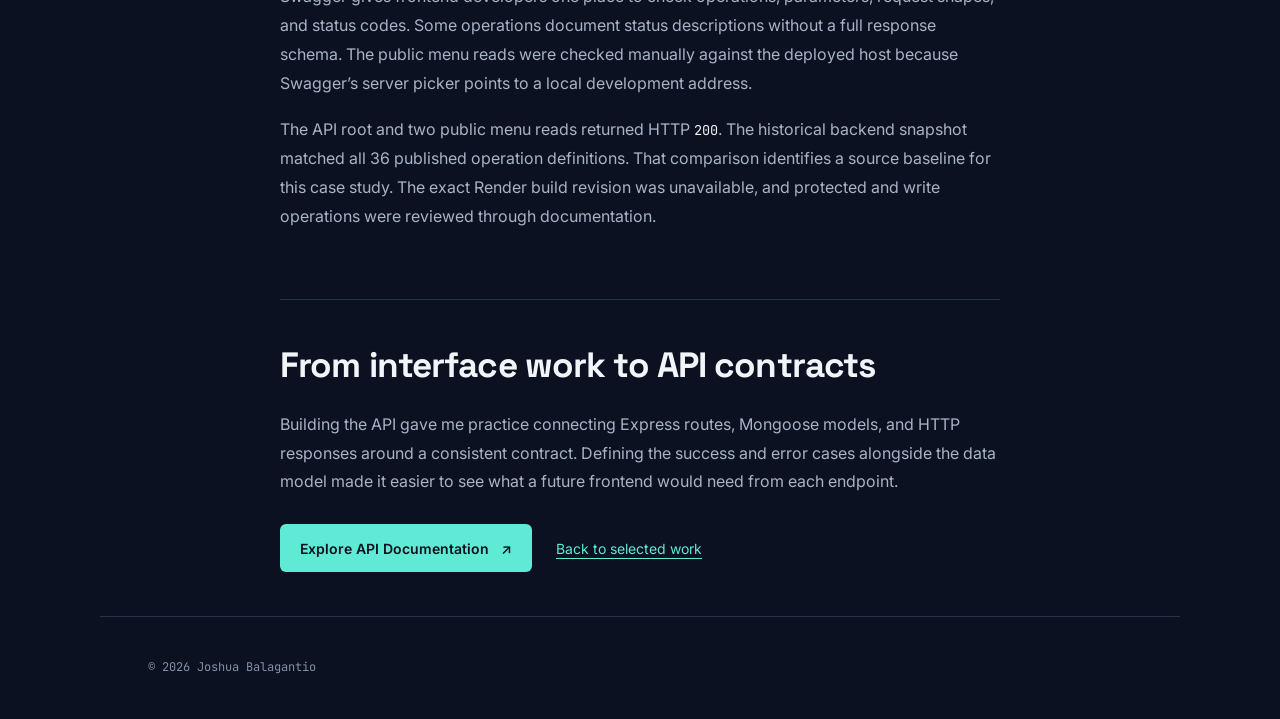
==== commit bb23877f: "feat: polish portfolio for production release" ====
--- a/projects/coffee-shop-api.html
+++ b/projects/coffee-shop-api.html
@@ -5,6 +5,26 @@
     <meta name="viewport" content="width=device-width, initial-scale=1.0">
     <meta name="description" content="Joshua Balagantio’s Coffee Shop API case study on REST endpoints, MongoDB data modeling, and Swagger documentation.">
     <title>Coffee Shop API Case Study | Joshua Balagantio</title>
+
+    <link rel="canonical" href="https://joshua-balagantio-web-dev-portfolio.onrender.com/projects/coffee-shop-api.html">
+
+    <meta property="og:title" content="Coffee Shop API Case Study | Joshua Balagantio">
+    <meta property="og:description" content="Joshua Balagantio’s Coffee Shop API case study on REST endpoints, MongoDB data modeling, and Swagger documentation.">
+    <meta property="og:type" content="article">
+    <meta property="og:url" content="https://joshua-balagantio-web-dev-portfolio.onrender.com/projects/coffee-shop-api.html">
+    <meta property="og:site_name" content="Joshua Balagantio | Web Developer Portfolio">
+    <meta property="og:image" content="https://joshua-balagantio-web-dev-portfolio.onrender.com/assets/projects/Projects%20preview/coffee-shop-api-preview.png">
+    <meta property="og:image:type" content="image/png">
+    <meta property="og:image:width" content="1280">
+    <meta property="og:image:height" content="800">
+    <meta property="og:image:alt" content="Coffee Shop API Swagger documentation showing color-coded HTTP methods.">
+
+    <meta name="twitter:card" content="summary_large_image">
+    <meta name="twitter:title" content="Coffee Shop API Case Study | Joshua Balagantio">
+    <meta name="twitter:description" content="Joshua Balagantio’s Coffee Shop API case study on REST endpoints, MongoDB data modeling, and Swagger documentation.">
+    <meta name="twitter:image" content="https://joshua-balagantio-web-dev-portfolio.onrender.com/assets/projects/Projects%20preview/coffee-shop-api-preview.png">
+    <meta name="twitter:image:alt" content="Coffee Shop API Swagger documentation showing color-coded HTTP methods.">
+    <link rel="icon" type="image/svg+xml" href="../assets/favicon.svg">
     <link rel="preconnect" href="https://fonts.googleapis.com">
     <link rel="preconnect" href="https://fonts.gstatic.com" crossorigin>
     <link href="https://fonts.googleapis.com/css2?family=Inter:wght@400;500;600;700&amp;family=JetBrains+Mono:wght@400;500&amp;family=Space+Grotesk:wght@400;500;600;700&amp;display=swap" rel="stylesheet">
--- a/styles.css
+++ b/styles.css
@@ -8,7 +8,7 @@
     /* Typography */
     --color-heading: #f1f5f9;
     --color-text: #a8b3c7;
-    --color-text-muted: #64748b;
+    --color-text-muted: #8191a8;
 
     /* Accent */
     --color-accent: #5eead4;
@@ -80,6 +80,26 @@
 
 
 /* NAVIGATION STYLES */
+.skip-link {
+    position: absolute;
+    top: -100px;
+    left: 20px;
+    z-index: 101;
+    padding: 12px;
+    background-color: var(--color-bg-secondary);
+    color: var(--color-accent);
+}
+
+.skip-link:focus {
+    top: 12px;
+    outline: 2px solid var(--color-accent);
+    outline-offset: 3px;
+}
+
+#main-content {
+    scroll-margin-top: 80px;
+}
+
 .navbar {
     position: sticky;
     top: 10px;
@@ -986,4 +1006,26 @@
         max-width: 1280px;
         margin: 0 auto;
     }
-}+}
+
+@media (prefers-reduced-motion: reduce) {
+    html {
+        scroll-behavior: auto;
+    }
+
+    .nav-links a,
+    .hero-actions a,
+    .hero-actions svg,
+    .project-preview img,
+    .project-actions a,
+    .contact-links a {
+        transition: none;
+    }
+
+    .nav-links a:hover,
+    .project-preview:hover img,
+    .project-actions a:hover,
+    .contact-links a:hover {
+        transform: none;
+    }
+}
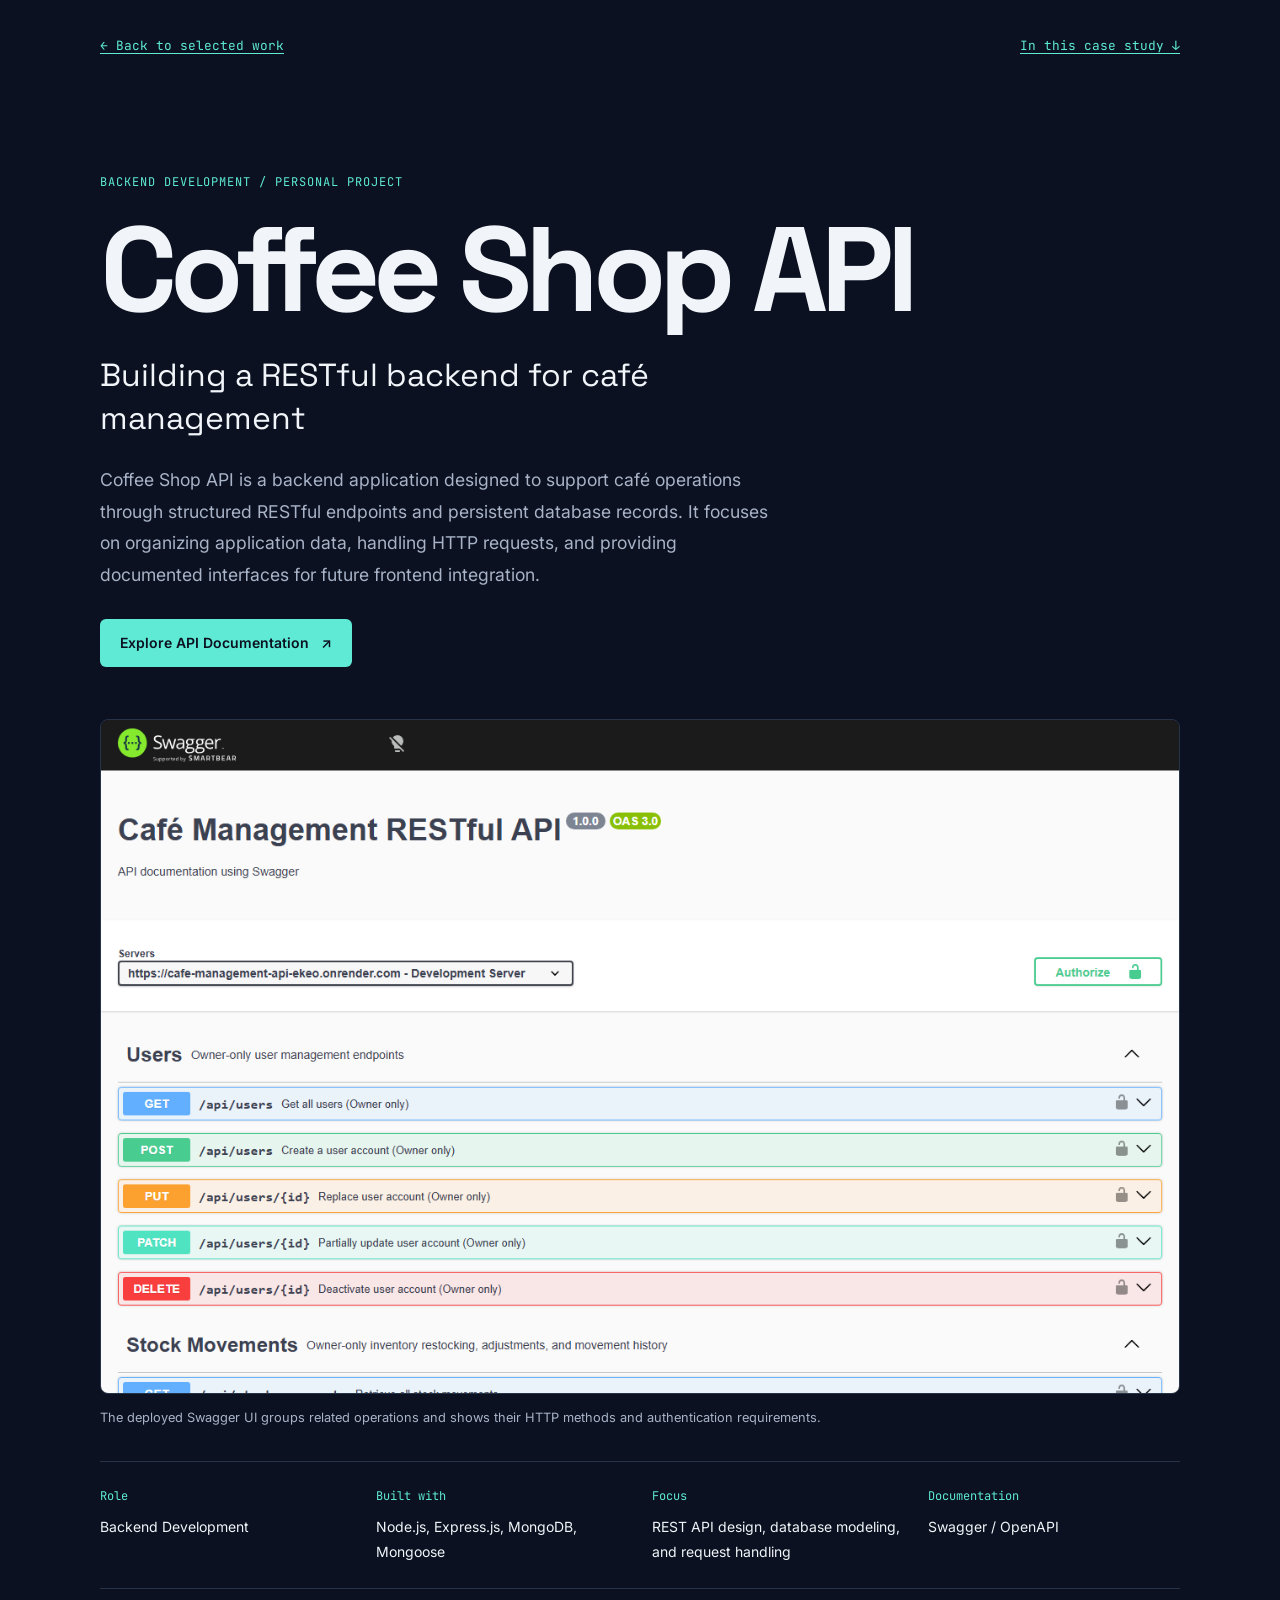
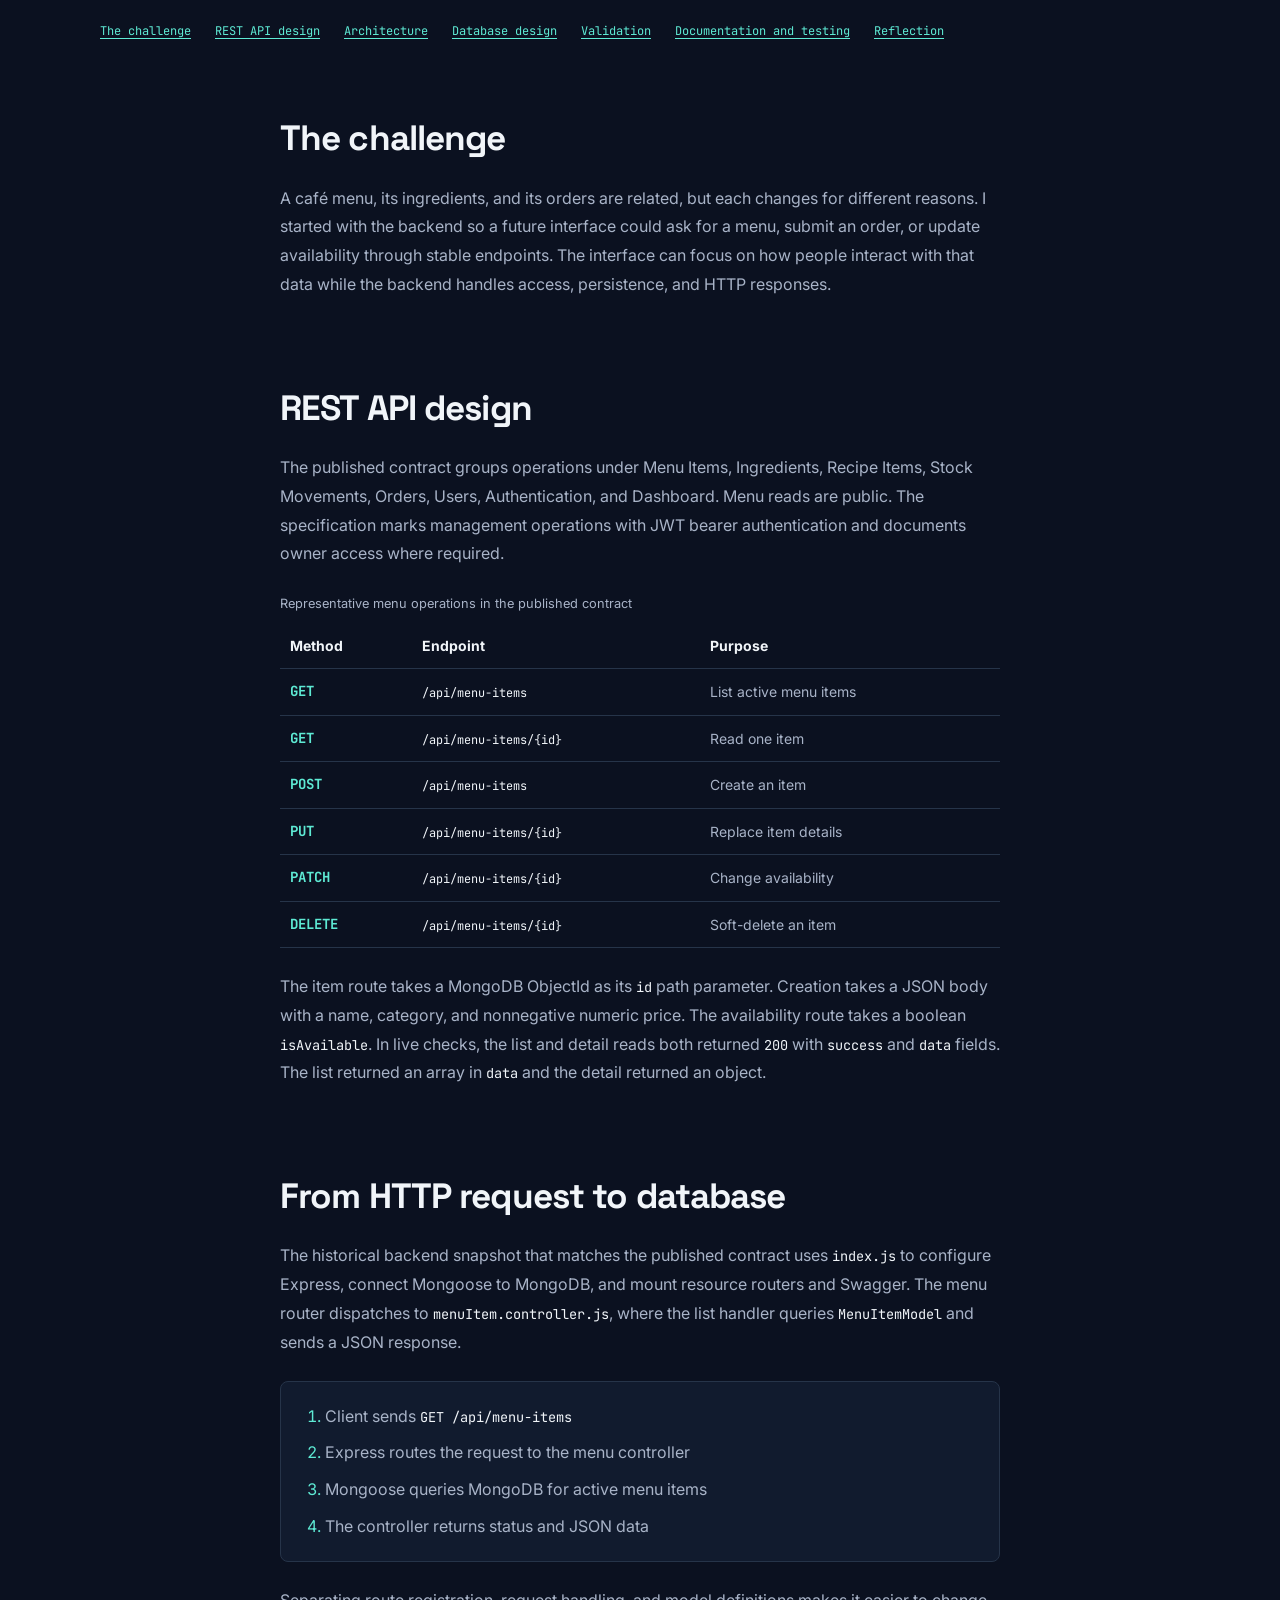
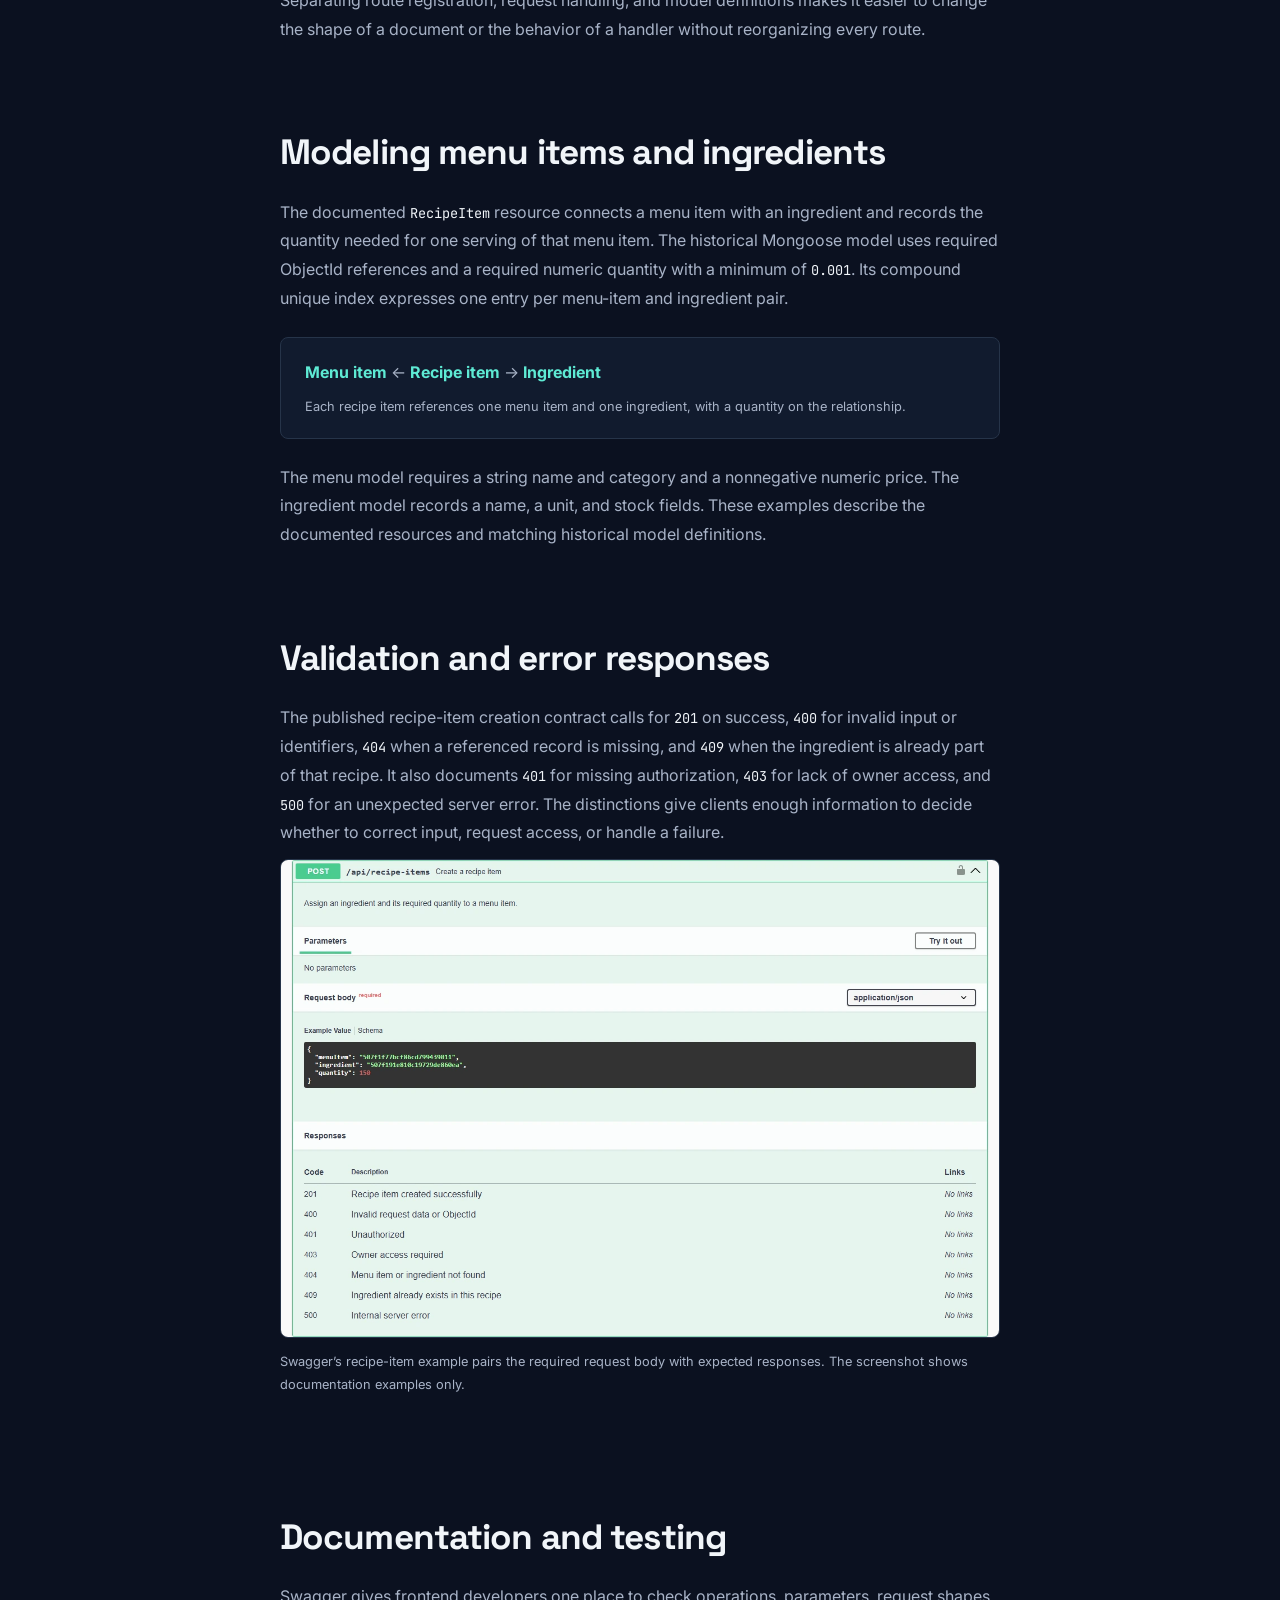
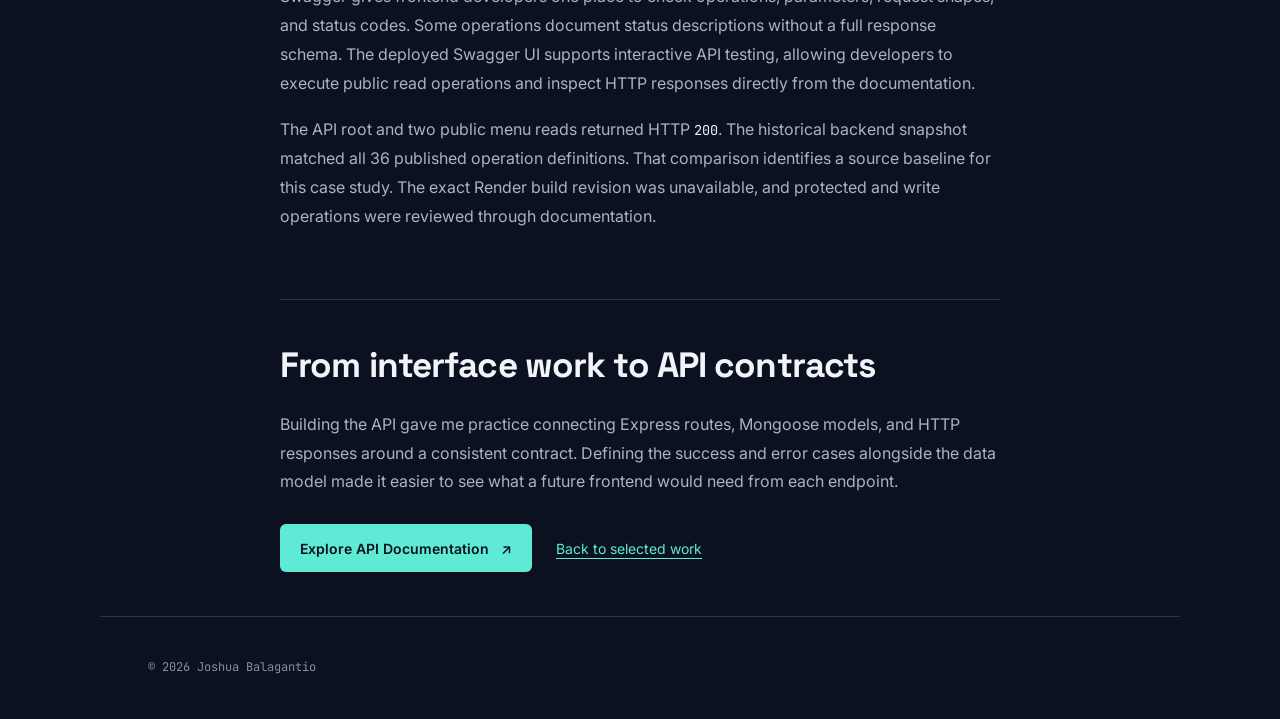
==== commit d2efbdeb: "fix: update Swagger execution details in API case study" ====
--- a/projects/coffee-shop-api.html
+++ b/projects/coffee-shop-api.html
@@ -137,7 +137,7 @@
 
                 <section id="verification">
                     <h2>Documentation and testing</h2>
-                    <p>Swagger gives frontend developers one place to check operations, parameters, request shapes, and status codes. Some operations document status descriptions without a full response schema. The public menu reads were checked manually against the deployed host because Swagger’s server picker points to a local development address.</p>
+                    <p>Swagger gives frontend developers one place to check operations, parameters, request shapes, and status codes. Some operations document status descriptions without a full response schema. The deployed Swagger UI supports interactive API testing, allowing developers to execute public read operations and inspect HTTP responses directly from the documentation.</p>
                     <p>The API root and two public menu reads returned HTTP <code>200</code>. The historical backend snapshot matched all 36 published operation definitions. That comparison identifies a source baseline for this case study. The exact Render build revision was unavailable, and protected and write operations were reviewed through documentation.</p>
                 </section>
 
